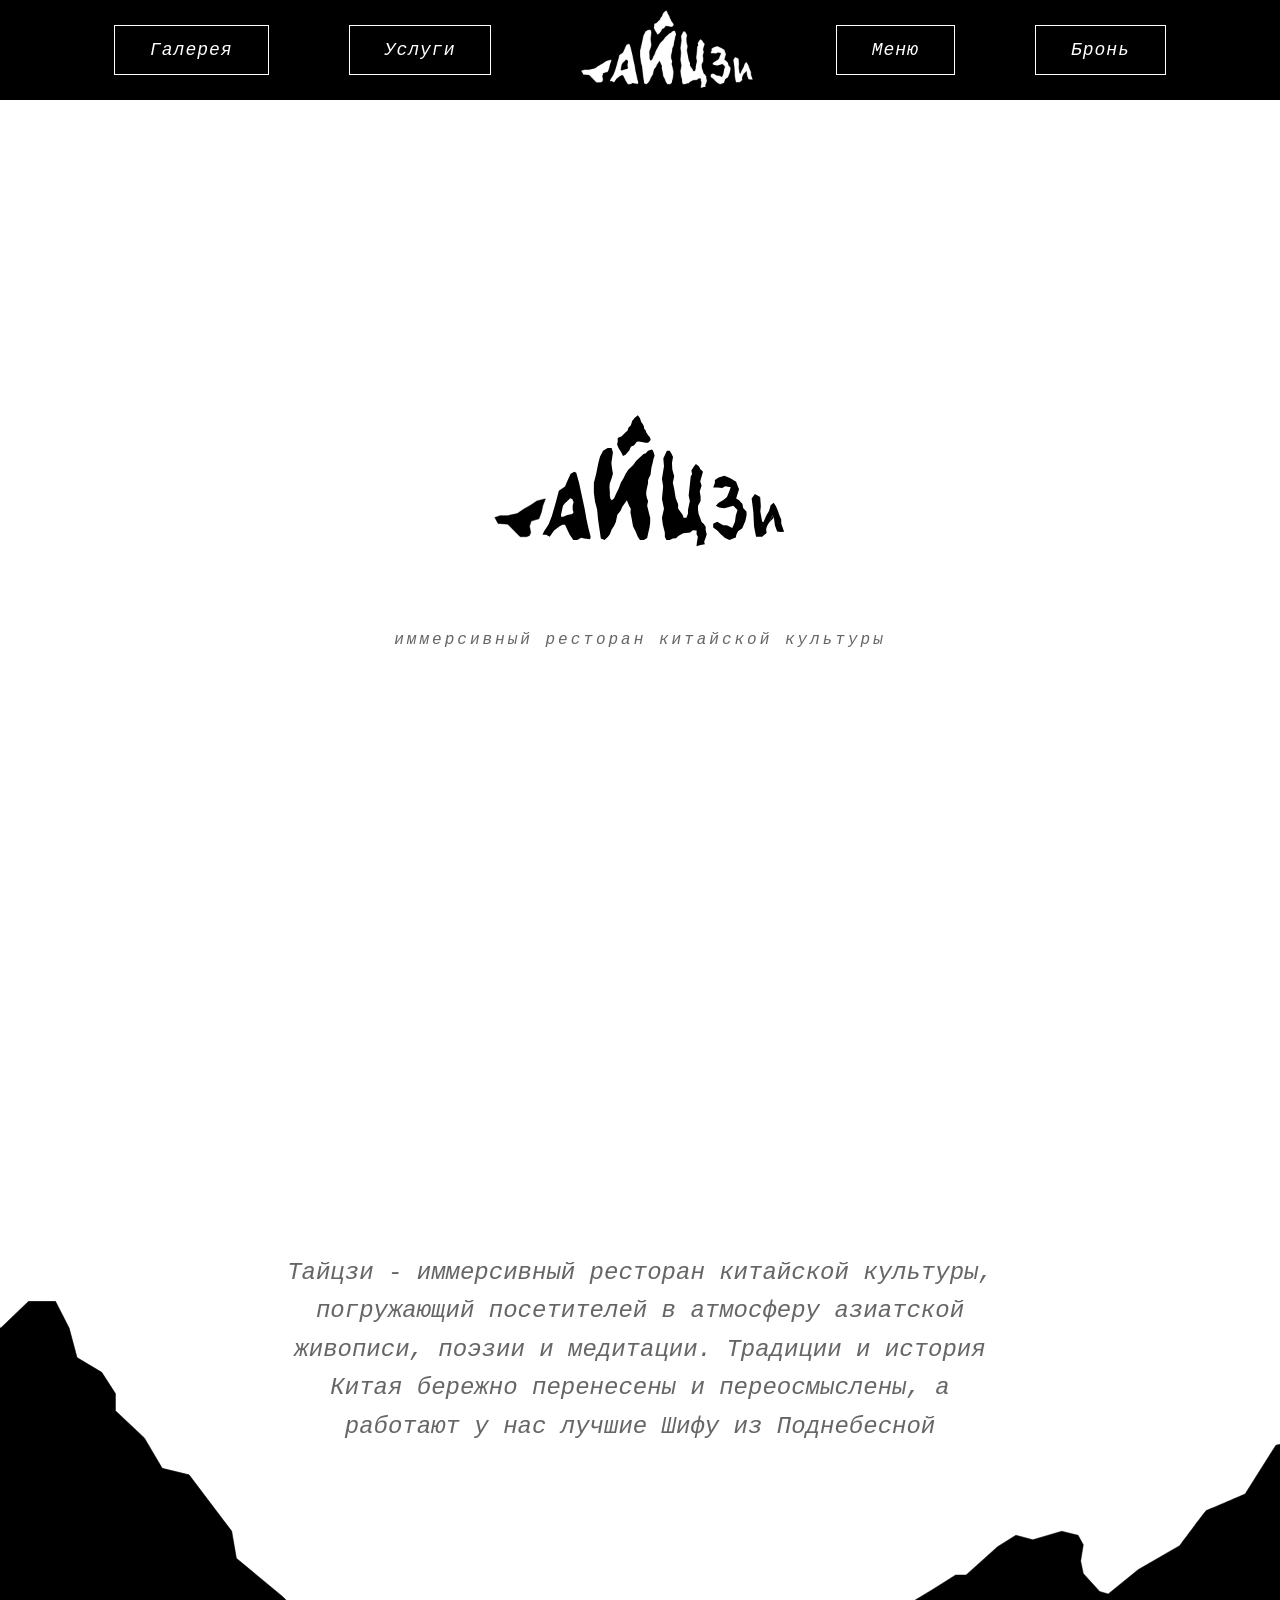
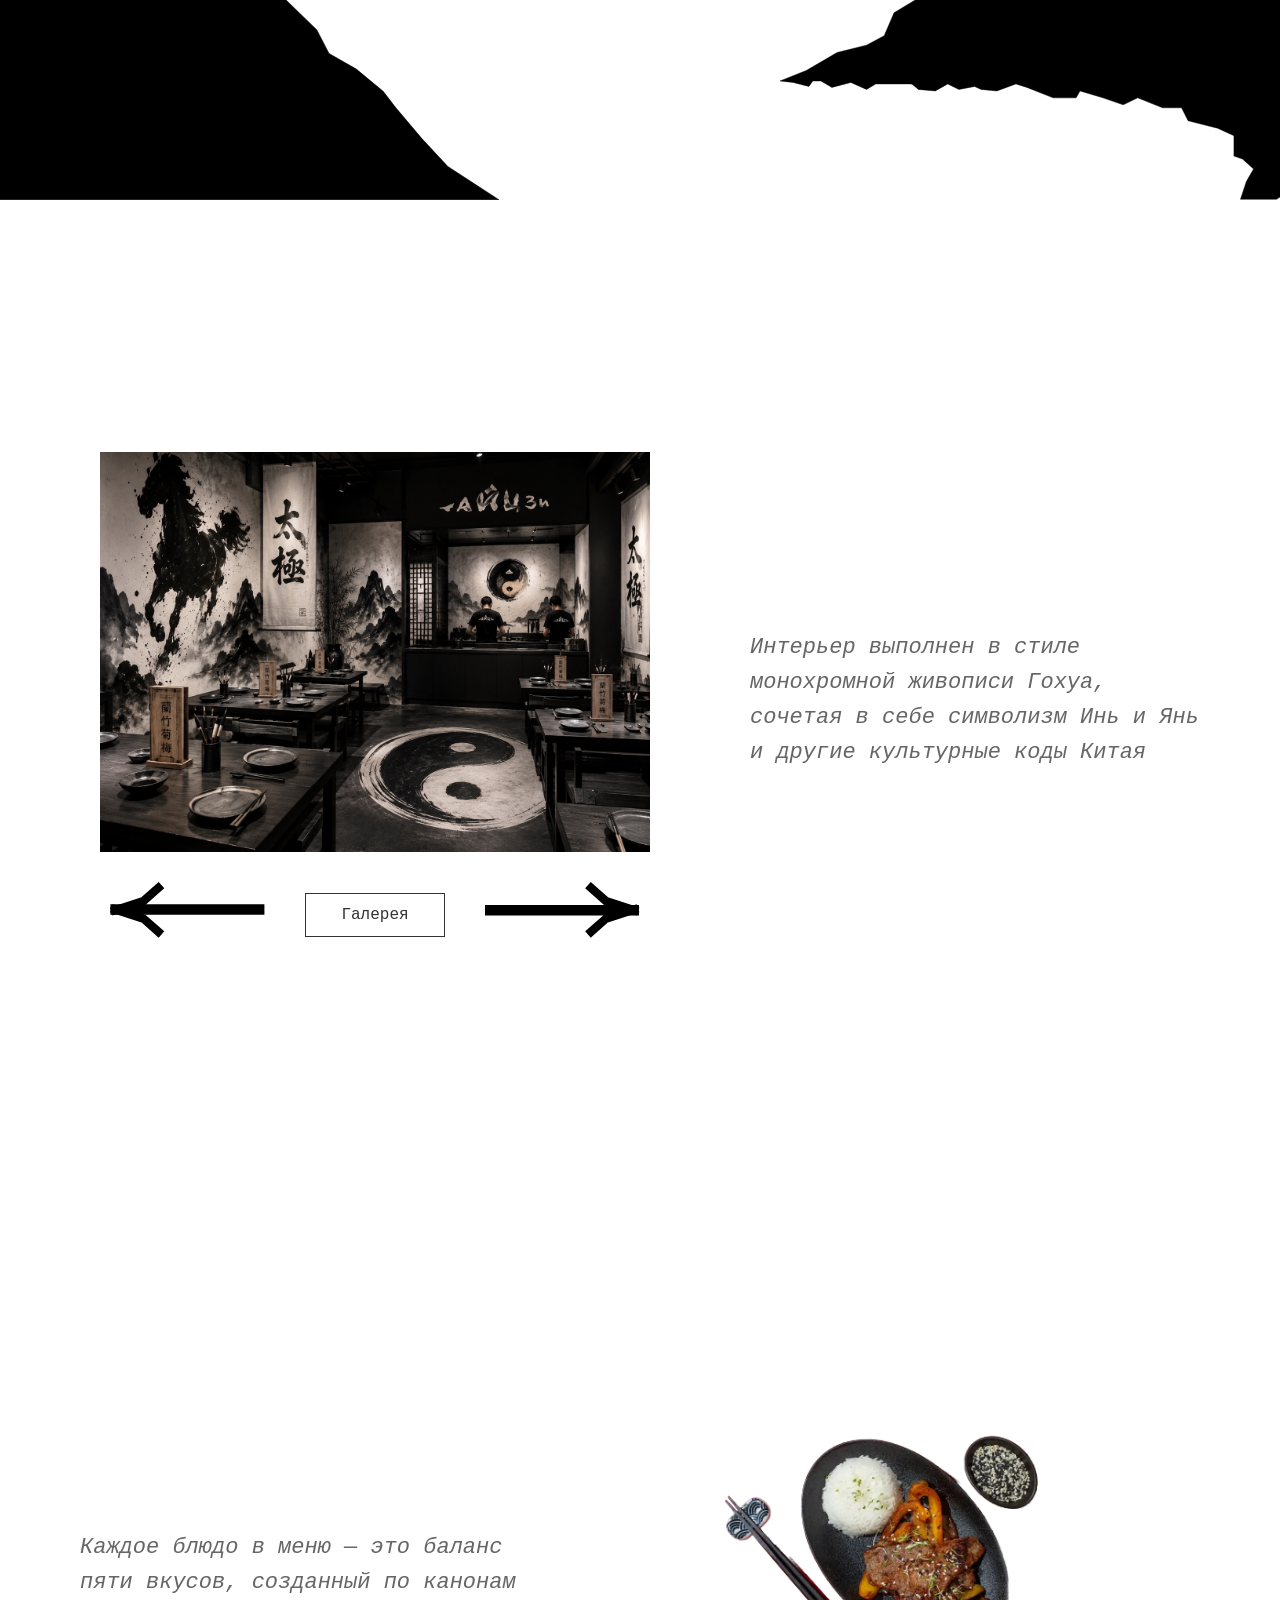
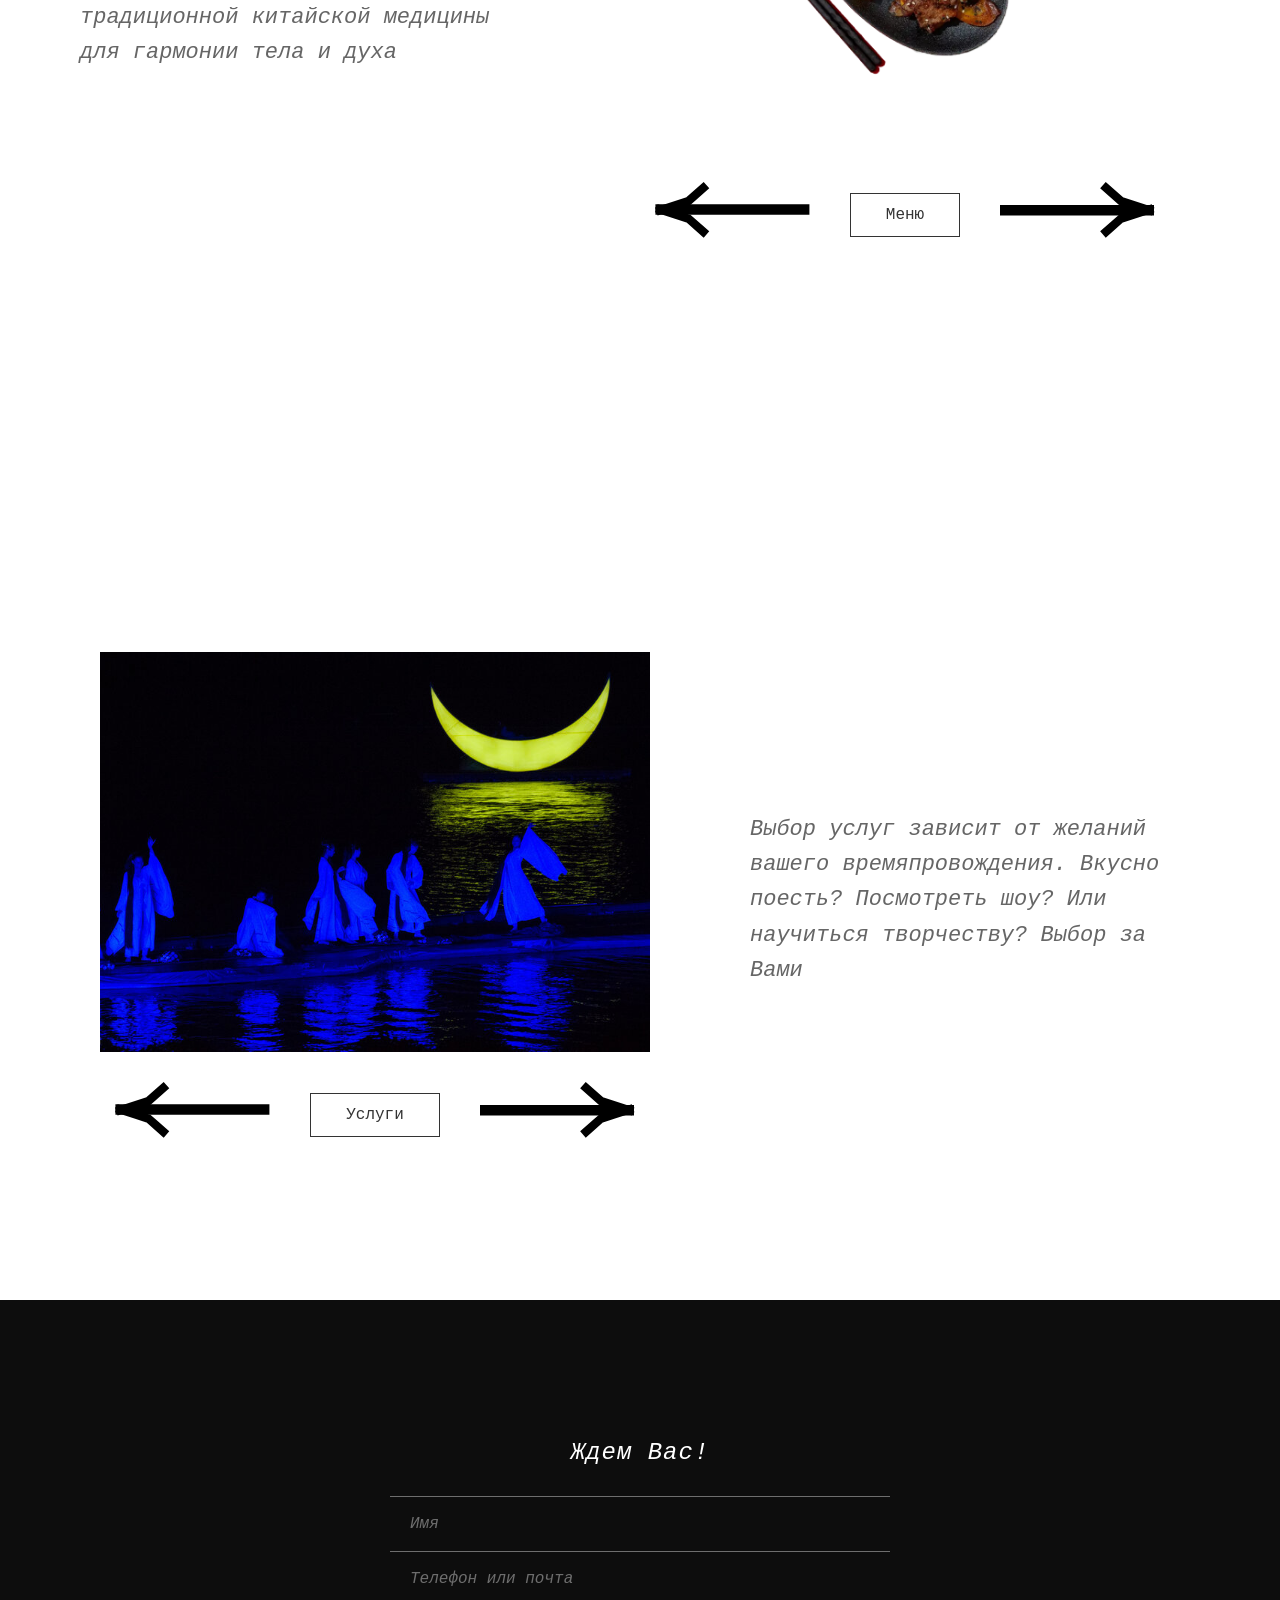
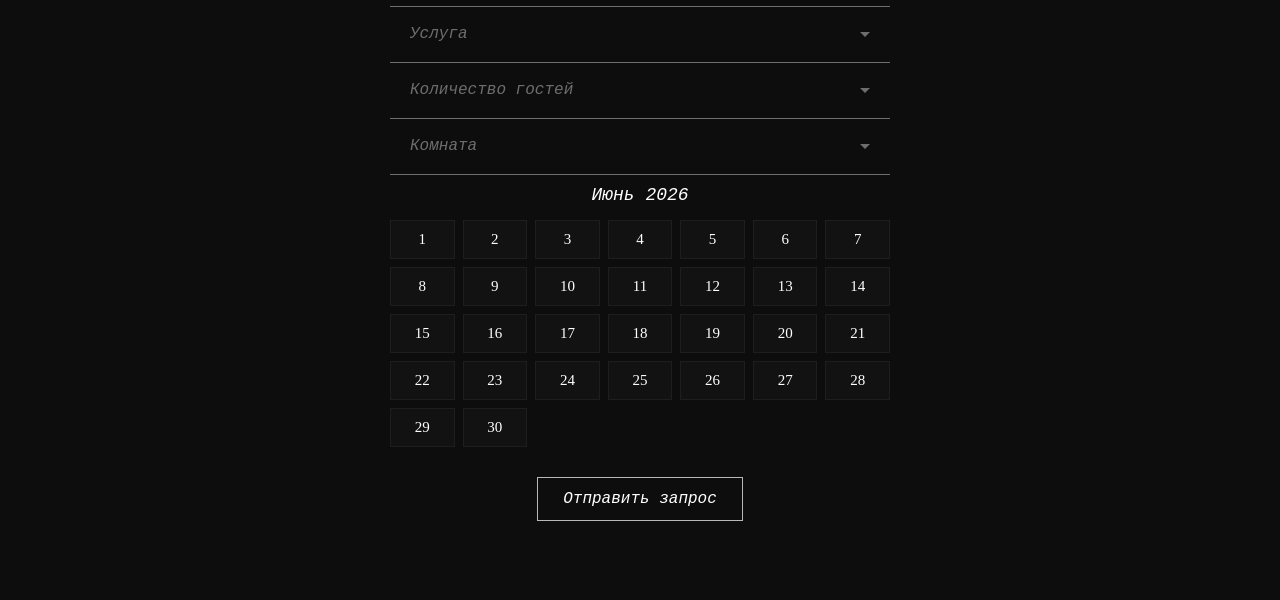
==== index.html @ 5aa23fd8 "Add files via upload" ====
<!doctype html>
<html lang="en">
  <head>
    <meta charset="UTF-8" />
    <meta name="viewport" content="width=device-width, initial-scale=1.0" />
    <title>Document</title>
    <link rel="stylesheet" href="style.css" />
  </head>

  <body>
    <header class="main-header">
      <nav class="header-nav">
        <div class="nav-group">
          <a href="#gallery" class="nav-btn"> Галерея </a>
          <a href="#services" class="nav-btn"> Услуги </a>
        </div>

        <a href="#top">
          <img src="Без имени-kjjju.png" alt="ТАЙЦЗИ" class="header-logo" />
        </a>

        <div class="nav-group">
          <a href="#menu" class="nav-btn"> Меню </a>
          <a href="#booking" class="nav-btn"> Бронь </a>
        </div>
      </nav>
    </header>

    <div class="welcome-screen" id="top">
      <div class="welcome-center">
        <img src="Безымянный-3.svg" alt="ТАЙЦЗИ" class="main-logo" />
        <p class="main-subtitle">иммерсивный ресторан китайской культуры</p>
      </div>
    </div>

    <section class="about-section">
      <div class="about-container">
        <p class="about-text">
          Тайцзи - иммерсивный ресторан китайской культуры, погружающий
          посетителей в атмосферу азиатской живописи, поэзии и медитации.
          Традиции и история Китая бережно перенесены и переосмыслены, а
          работают у нас лучшие Шифу из Поднебесной
        </p>
      </div>
      <img
        src="mountain-left.svg"
        alt="Левая гора"
        class="mountain-vector mountain-left"
      />
      <img
        src="mountain-right.svg"
        alt="Левая гора"
        class="mountain-vector mountain-right"
      />
    </section>

    <section class="gallery-section" id="gallery">
      <div class="gallery-inner-container">
        <div class="gallery-left-block">
          <div class="gallery-img-wrapper">
            <img
              src="main.jpg"
              alt="Интерьер ресторана Тайцзи"
              class="gallery-main-img active"
            />
            <img
              src="second.jpg"
              alt="Интерьер ресторана Тайцзи 2"
              class="gallery-main-img"
            />
          </div>

          <div class="gallery-controls">
            <button class="gallery-arrow arrow-left">
              <img src="arrow-left.svg" alt="Назад" />
            </button>
            <a href="gallery.html" class="gallery-btn">Галерея</a>
            <button class="gallery-arrow arrow-right">
              <img src="arrow-right.svg" alt="Вперед" />
            </button>
          </div>
        </div>

        <div class="gallery-right-block">
          <p class="gallery-text">
            Интерьер выполнен в стиле монохромной живописи Гохуа, сочетая в себе
            символизм Инь и Янь и другие культурные коды Китая
          </p>
        </div>
      </div>
    </section>

    <section class="menu-section" id="menu">
      <div class="gallery-inner-container">
        <div class="gallery-right-block">
          <p class="gallery-text">
            Каждое блюдо в меню — это баланс пяти вкусов, созданный по канонам
            традиционной китайской медицины для гармонии тела и духа
          </p>
        </div>

        <div class="gallery-left-block">
          <div class="gallery-img-wrapper">
            <img src="dish1.png" alt="Блюдо 1" class="menu-main-img active" />
            <img src="dish2.png" alt="Блюдо 2" class="menu-main-img" />
            <img src="dish3.png" alt="Блюдо 3" class="menu-main-img" />
          </div>

          <div class="gallery-controls">
            <button class="gallery-arrow menu-prev-btn">
              <img src="arrow-left.svg" alt="Назад" />
            </button>
            <a href="menu.html" class="gallery-btn">Меню</a>
            <button class="gallery-arrow menu-next-btn">
              <img src="arrow-right.svg" alt="Вперед" />
            </button>
          </div>
        </div>
      </div>
    </section>

    <section class="services-section" id="services">
      <div class="gallery-inner-container">
        <div class="gallery-left-block">
          <div class="gallery-img-wrapper services-img-wrapper">
            <img
              src="services1.jpg"
              alt="Услуга 1"
              class="services-main-img active"
            />
            <img src="services2.jpg" alt="Услуга 2" class="services-main-img" />
            <img src="services3.jpg" alt="Услуга 3" class="services-main-img" />
          </div>

          <div class="gallery-controls">
            <button class="gallery-arrow services-prev-btn">
              <img src="arrow-left.svg" alt="Назад" />
            </button>
            <a href="services.html" class="gallery-btn">Услуги</a>
            <button class="gallery-arrow services-next-btn">
              <img src="arrow-right.svg" alt="Вперед" />
            </button>
          </div>
        </div>

        <div class="gallery-right-block">
          <p class="gallery-text">
            Выбор услуг зависит от желаний вашего времяпровождения. Вкусно
            поесть? Посмотреть шоу? Или научиться творчеству? Выбор за Вами
          </p>
        </div>
      </div>
    </section>

    <section class="booking-section" id="booking">
      <div class="booking-container">
        <h2 class="booking-title">Ждем Вас!</h2>

        <form class="booking-form" id="bookingform">
          <div class="form-row first-row">
            <input
              type="text"
              name="username"
              placeholder="Имя"
              required
              class="booking-input"
            />
          </div>

          <div class="form-row">
            <input
              type="text"
              name="contact"
              placeholder="Телефон или почта"
              required
              class="booking-input"
            />
          </div>

          <div class="form-row">
            <select name="service" required class="booking-select">
              <option value="" disabled selected hidden>Услуга</option>
              <option value="dinner">Ужин</option>
              <option value="master-class">Мастер-класс</option>
              <option value="master-class">Представление</option>
            </select>
          </div>

          <div class="form-row">
            <select name="guests" required class="booking-select">
              <option value="" disabled selected hidden>
                Количество гостей
              </option>
              <option value="1">1 гость</option>
              <option value="2">2 гостей</option>
              <option value="3">3 гостей</option>
              <option value="4">4 гостя</option>
              <option value="5">5 гостей</option>
              <option value="6">6+ гостей</option>
            </select>
          </div>

          <div class="form-row">
            <select name="room" required class="booking-select">
              <option value="" disabled selected hidden>Комната</option>
              <option value="room1">Комната 1</option>
              <option value="room2">Комната 2</option>
              <option value="room3">Комната 3</option>
            </select>
          </div>

          <div class="booking-calendar-wrapper">
            <input type="hidden" id="selectedDate" name="date" required />
            <input type="hidden" id="selectedTime" name="time" required />

            <div
              class="calendar-header"
              style="
                text-align: center;
                color: #ffffff;
                font-family: &quot;Iosevka Sharon&quot;, monospace;
                font-size: 18px;
                font-style: italic;
                margin-top: 40px;
                margin-bottom: 15px;
              "
            >
              Июнь 2026
            </div>

            <div class="calendar-days" id="calendarDays"></div>

            <div class="time-slots-container" id="timeSlotsContainer">
              <p class="time-slots-title">Доступное время:</p>
              <div class="time-slots-grid">
                <button type="button" class="time-btn" data-time="18:00">
                  18:00
                </button>
                <button type="button" class="time-btn" data-time="19:30">
                  19:30
                </button>
                <button type="button" class="time-btn" data-time="21:00">
                  21:00
                </button>
              </div>
            </div>
          </div>

          <div style="text-align: center; width: 100%">
            <button type="submit" id="submitBtn">Отправить запрос</button>
          </div>
        </form>

        <div class="booking-success-message" id="successMessage">
          <div class="success-text-title">Запрос принят</div>
          <div class="success-text-desc">
            Наш сотрудник свяжется с Вами в ближайшее время для подтверждения
            брони
          </div>
        </div>
      </div>
    </section>

    <script src="script.js"></script>
  </body>
</html>
---- style.css ----
* {
  margin: 0;
  padding: 0;
  box-sizing: border-box;
}

html {
  scroll-behavior: smooth;
}

.welcome-screen {
  width: 100%;
  height: 100vh;
  background-color: #ffffff;
  position: relative;
  overflow: hidden;
}

.welcome-center {
  position: absolute;
  top: 50%;
  left: 50%;
  transform: translate(-50%, -50%);
  text-align: center;
  width: 100%;
  max-width: 600px;
}

.main-logo {
  display: block;
  max-width: 500px;
  height: 500px;
  margin: 0 auto;
}

.main-subtitle {
  font-family: "Iosevka Charon", monospace;
  font-size: 16px;
  font-weight: 250;
  font-style: italic;
  letter-spacing: 3px;
  color: #666666;
  display: block;
  margin-top: -120px;
}

.main-header {
  position: fixed;
  top: 0;
  left: 0;
  width: 100%;
  background-color: black;
  height: 100px;
  z-index: 100;
  display: flex;
  justify-content: center;
}

.header-nav {
  display: flex;
  justify-content: space-between;
  align-items: center;
  width: 90%;
  max-width: 1600px;
  margin: 0 auto;
  height: 100%;
  padding: 0 50px;
}

.nav-group {
  display: flex;
  gap: 80px;
}

.nav-btn {
  color: #ffffff;
  text-decoration: none;
  font-family: "Iosevka Charon", monospace;
  font-size: 18px;
  font-style: italic;
  font-weight: 250;
  letter-spacing: 1px;
  border: 1px solid white;
  padding: 14px 35px;
  display: inline-block;
  background: transparent;
  transition: all 0.3s ease;
}

.nav-btn:hover {
  background-color: #ffffff;
  color: #333333;
}

.header-logo {
  display: block;
  width: 200px;
  height: auto;
  margin: 0 auto;
  transform: translateY(20px);
  cursor: pointer;
}

.about-section {
  width: 100%;
  height: 100vh;
  position: relative;
  display: flex;
  justify-content: center;
  align-items: center;
  overflow: hidden;
  box-sizing: border-box;
}

.about-container {
  max-width: 800px;
  padding: 0 40px;
  text-align: center;
  z-index: 2;
}

.about-text {
  font-family: "Iosevka Charon", monospace;
  font-size: 24px;
  font-style: italic;
  font-weight: 250;
  color: #666666;
  line-height: 1.6;
  text-align: center;
}

.mountain-vector {
  position: absolute;
  bottom: 0;
  width: 500px;
  height: auto;
  z-index: 1;
  pointer-events: none;
}

.mountain-left {
  left: 0;
}

.mountain-right {
  right: 0;
}

/* ТРЕТИЙ ЭКРАН: Галерея */
.gallery-section {
  width: 100%;
  height: 100vh;
  background-color: #ffffff; /* Абсолютно белый фон */
  display: flex;
  justify-content: center;
  align-items: center;
  box-sizing: border-box;
  padding-top: 100px;
  overflow: hidden;
}

.gallery-inner-container {
  display: flex;
  width: 100%;
  max-width: 1200px;
  padding: 0 40px;
  justify-content: space-between;
  align-items: center;
  gap: 80px;
}

.gallery-left-block {
  flex: 1;
  display: flex;
  flex-direction: column;
  align-items: center;
  gap: 30px;
}

.gallery-img-wrapper {
  width: 100%;
  max-width: 550px;
  height: 400px;
  overflow: hidden;
  position: relative;
}

.gallery-img-wrapper .gallery-main-img {
  display: none;
  width: 100%;
  height: 100%;
  object-fit: cover;
}

.gallery-img-wrapper .gallery-main-img.active {
  display: block;
}

.gallery-controls {
  display: flex;
  align-items: center;
  gap: 40px;
}

.gallery-arrow {
  font-family: "Iosevka Sharon", monospace;
  font-size: 32px;
  color: #333333;
  background: none;
  border: none;
  cursor: pointer;
  user-select: none;
  transition: transform 0.2s;
}

.gallery-btn {
  display: inline-block;
  padding: 12px 35px;
  border: 1px solid #333333;
  font-family: "Iosevka Sharon", monospace;
  font-size: 16px;
  color: #333333;
  text-decoration: none;
  background: transparent;
  transition: all 0.3s ease;
}

.gallery-btn:hover {
  background-color: #333333;
  color: #ffffff;
}

.gallery-right-block {
  flex: 1;
  max-width: 450px;
}

.gallery-text {
  font-family: "Iosevka Sharon", monospace;
  font-size: 22px;
  font-style: italic;
  font-weight: 250;
  color: #666666;
  line-height: 1.6;
  text-align: left;
}

.menu-section {
  width: 100%;
  height: 100vh;
  background-color: #ffffff;
  display: flex;
  justify-content: center;
  align-items: center;
  box-sizing: border-box;
  padding-top: 100px;
  overflow: hidden;
}

.menu-section .gallery-img-wrapper {
  background: transparent;
  box-shadow: none;
}

.gallery-img-wrapper .menu-main-img {
  display: none;
  width: 100%;
  height: 100%;
  object-fit: contain;
}

.gallery-img-wrapper .menu-main-img.active {
  display: block;
}

/* ПЯТЫЙ ЭКРАН: Услуги */
.services-section {
  width: 100%;
  height: 100vh;
  background-color: #ffffff;
  display: flex;
  justify-content: center;
  align-items: center;
  box-sizing: border-box;
  padding-top: 100px;
  overflow: hidden;
}

.services-img-wrapper {
  box-shadow: none !important;
}

.gallery-img-wrapper .services-main-img {
  display: none;
  width: 100%;
  height: 100%;
  object-fit: cover;
}

.gallery-img-wrapper .services-main-img.active {
  display: block;
}

/* ШЕСТОЙ ЭКРАН: Бронирование и Календарь */
.booking-section {
  width: 100%;
  min-height: 100vh;
  background-color: #0d0d0d;
  display: flex;
  justify-content: center;
  align-items: center;
  box-sizing: border-box;
  padding: 120px 20px 60px 20px;
}

.booking-container {
  width: 100%;
  max-width: 500px;
  text-align: center;
  position: relative;
}

.booking-title {
  font-family: "Iosevka Sharon", monospace;
  font-size: 24px;
  color: #ffffff;
  font-style: italic;
  font-weight: 250;
  margin-bottom: 30px;
  letter-spacing: 1px;
}

.form-row {
  width: 100%;
  box-sizing: border-box;
  border-bottom: 1px solid rgba(255, 255, 255, 0.4);
}

.first-row {
  border-top: 1px solid rgba(255, 255, 255, 0.4);
}

.booking-input,
.booking-select {
  width: 100%;
  padding: 18px 20px;
  background: transparent;
  border: none;
  outline: none;
  font-family: "Iosevka Sharon", monospace;
  font-size: 16px;
  font-style: italic;
  font-weight: 250;
  box-sizing: border-box;
  -webkit-appearance: none;
  -moz-appearance: none;
  appearance: none;
}

.booking-input {
  color: #ffffff;
}

.booking-input::placeholder {
  color: rgba(255, 255, 255, 0.4);
}

.booking-select {
  color: rgba(255, 255, 255, 0.4);
  background-image: url("data:image/svg+xml;utf8,<svg xmlns='http://www.w3.org/2000/svg' width='10' height='10' viewBox='0 0 10 10'><path d='M0 2 l5 5 l5 -5 z' fill='rgba(255,255,255,0.4)'/></svg>");
  background-repeat: no-repeat;
  background-position: right 20px center;
  cursor: pointer;
}

.booking-select:focus,
.booking-select:valid {
  color: #ffffff;
}

.booking-select option {
  background-color: #1a1a1a;
  color: #ffffff;
}

.booking-success-message {
  display: none;
  text-align: center !important;

  margin: 60px auto !important;
  padding: 40px 30px !important;
  max-width: 500px !important;

  border: 1px solid rgba(255, 255, 255, 0.2) !important;
  background-color: rgba(255, 255, 255, 0.02) !important;

  animation: fadeInSuccess 0.5s ease forwards;
}

.success-text-title {
  color: #ffffff !important;
  font-family: "Iosevka Sharon", monospace !important;
  font-size: 22px !important;
  font-style: italic !important;
  font-weight: bold !important;
  margin-bottom: 15px !important;
}

.booking-success-message div,
.booking-success-message .success-text-desk {
  color: #ffffff !important;
  font-family: "Iosevka Sharon", monospace !important;
  font-size: 16px !important;
  font-style: italic !important;
  line-height: 1.5 !important;
  margin: 0 !important;
}

@keyframes fadeInSuccess {
  from {
    opacity: 0;
    transform: translateY(10px);
  }
  to {
    opacity: 1;
    transform: translateY(0);
  }
}

.calendar-days {
  display: grid !important;
  grid-template-columns: repeat(7, 1fr) !important;
  gap: 8px !important;
  text-align: center !important;
  margin-top: 15px !important;
}

.calendar-day {
  color: #ffffff !important;
  background-color: rgba(255, 255, 255, 0.02) !important;
  padding: 10px 0 !important;
  cursor: pointer !important;
  font-size: 15px !important;
  transition: all 0.2s ease !important;
  border: 1px solid rgba(255, 255, 255, 0.05) !important;
}

.calendar-day:hover {
  background-color: rgba(255, 255, 255, 0.12) !important;
  border-color: rgba(255, 255, 255, 0.3) !important;
}

.calendar-day.selected {
  background-color: #ffffff !important;
  color: #000000 !important;
  border-color: #ffffff !important;
  font-weight: bold !important;
}

.time-slots-container {
  display: none;
  margin-top: 25px !important;
  border-top: 1px solid rgba(255, 255, 255, 0.1) !important;
  padding-top: 20px !important;
}

.time-slots-title {
  color: rgba(255, 255, 255, 0.5) !important;
  font-size: 14px !important;
  font-style: italic !important;
  margin-bottom: 15px !important;
  text-align: left !important;
}

.time-slots-grid {
  display: flex !important;
  gap: 12px !important;
}

.time-btn {
  flex: 1 !important;
  background: transparent !important;
  border: 1px solid rgba(255, 255, 255, 0.2) !important;
  color: #ffffff !important;
  padding: 12px 0 !important;
  font-family: "Iosevka Sharon", monospace !important;
  font-size: 14px !important;
  cursor: pointer !important;
  transition: all 0.3s ease !important;
}

.time-btn:hover {
  border-color: #ffffff !important;
  background-color: rgba(255, 255, 255, 0.05) !important;
}

.time-btn.selected {
  background-color: #ffffff !important;
  color: #000000 !important;
  border-color: #ffffff !important;
  font-weight: bold !important;
}

.booking-calendar-wrapper {
  margin-top: -30px !important;
}

button[type="submit"],
#submitBtn {
  display: inline-block !important;
  width: auto !important;
  min-width: 160px;
  background: transparent !important;

  border: 1px solid rgba(255, 255, 255, 0.7) !important;

  color: #ffffff !important;
  padding: 12px 25px !important;
  font-family: "Iosevka Sharon", monospace !important;
  font-size: 16px !important;
  font-style: italic !important;
  text-align: center !important;
  cursor: pointer !important;

  margin: 30px auto 0 auto !important;

  transition:
    background 0.3s ease,
    border-color 0.3s ease !important;
}

button[type="submit"]:hover,
#submitBtn:hover {
  border-color: #ffffff !important;
  background: rgba(255, 255, 255, 0.05) !important;
}

button[type="submit"]:hover,
#submitBtn:hover {
  border-color: #ffffff !important;
  background-color: #ffffff !important;
  color: #000000 !important;
}

html,
body {
  scroll-behavior: smooth !important;
  scroll-snap-type: y mandatory !important;
  height: 100vh !important;
  margin: 0;
  padding: 0;
}

body > section,
body > div {
  height: 100vh;
  scroll-snap-align: start !important;
  scroll-snap-stop: always !important;
  position: relative;
}

#booking {
  height: auto !important;
  min-height: 100vh !important;
  scroll-snap-align: start !important;
  scroll-margin-top: 0 !important;
}

.booking-container {
  padding-top: 10px !important;
  padding-bottom: 10px !important;
}

#bookingform {
  gap: 5px !important;
}

.gallery-container {
  max-width: 1200px;
  margin: 160px auto 60px auto;
  padding: 50px;
  padding-bottom: 100px;
}

.gallery-layout-grid {
  display: grid;
  grid-template-columns: repeat(3, 1fr);
  gap: 30px;
}

.gallery-view-img {
  width: 100%;
  aspect-ratio: 4 / 3;
  object-fit: cover;
  border: 1px solid rgba(255, 255, 255, 0.1);
  cursor: pointer;
  transition: transform 0.3s ease;
}

.gallery-view-img:hover {
  transform: scale(1.03);
}

.photo-viewer {
  display: none;
  position: fixed;
  z-index: 10000;
  left: 0;
  top: 0;
  width: 100%;
  height: 100%;
  background-color: rgba(0, 0, 0, 0.95);
  align-items: center;
  justify-content: center;
}

.viewer-img-content {
  max-width: 85%;
  max-height: 85vh;
  object-fit: contain;
}

.close-viewer {
  position: absolute;
  top: 30px;
  right: 40px;
  color: #ffffff;
  font-size: 45px;
  font-weight: bold;
  cursor: pointer;
}

.viewer-arrow {
  position: absolute;
  top: 50%;
  transform: translateY(-50%);
  background: none;
  border: none;
  color: #ffffff;
  font-size: 50px;
  padding: 20px;
  cursor: pointer;
  user-select: none;
}

.prev-arrow {
  left: 40px;
}
.next-arrow {
  right: 40px;
}

.menu-container {
  max-width: 1200px;
  margin: 180px auto 60px auto;
  padding: 0 20px;
}

.menu-categories-grid {
  display: grid;
  grid-template-columns: repeat(3, 1fr);
  border-top: 1px solid #333333;
  border-left: 1px solid #333333;
  margin-bottom: 40px;
}

.category-filter-btn {
  background: none;
  border-right: 1px solid #333333;
  border-bottom: 1px solid #333333;
  border-top: none;
  border-left: none;
  color: #333333;

  font-family: "Iosevka Sharon", monospace;
  font-size: 20px;
  font-style: italic;
  font-weight: 250;

  padding: 22px;
  cursor: pointer;
  transition: all 0.3s ease;
}

.category-filter-btn.active-filter {
  background-color: #333333;
  color: #ffffff;
}

.category-filter-btn:not(.active-filter):hover {
  background-color: #ffffff;
  color: #333333;
}

.menu-ranges-panel {
  display: flex;
  justify-content: space-between;
  gap: 60px;
  margin-bottom: 60px;
}

.range-control-group {
  display: flex;
  flex-direction: column;
  width: 50%;
}

.range-labels {
  display: flex;
  justify-content: space-between;

  font-family: "Iosevka Sharon", monospace;
  font-style: italic;
  font-weight: 250;
  font-size: 15px;

  color: #666666;
  margin-bottom: 10px;
}

.range-current {
  color: #333333;
}

.range-control-group input[type="range"] {
  -webkit-appearance: none;
  appearance: none;
  width: 100%;
  height: 3px;
  background: #cccccc;
  outline: none;
}

.range-control-group input[type="range"]::-webkit-slider-thumb {
  -webkit-appearance: none;
  appearance: none;
  width: 14px;
  height: 14px;
  border-radius: 50%;
  background: #333333;
  cursor: pointer;
  transition: transform 0.2s ease;
}

.range-control-group input[type="range"]::-webkit-slider-thumb:hover {
  transform: scale(1.2);
}

.menu-dishes-grid {
  display: grid;
  grid-template-columns: repeat(3, 1fr);
  gap: 50px 30px;
}

.dish-card {
  display: flex;
  flex-direction: column;
  align-items: center;
  text-align: center;
}

.dish-card-img {
  width: 100%;
  max-width: 220px;
  height: 200px;
  object-fit: contain;
  margin-bottom: 15px;
}

.dish-card-weight {
  font-family: "Iosevka Sharon", monospace;
  font-style: italic;
  font-weight: 250;
  font-size: 14px;
  color: #888888;
  margin: 0 0 5px 0;
}

.dish-card-title {
  font-family: "Iosevka Sharon", monospace;
  font-style: italic;
  font-weight: 250;
  font-size: 20px;
  color: #333333;
  margin: 0 0 15px 0;
}

.dish-card-price-box {
  font-family: "Iosevka Sharon", monospace;
  font-style: italic;
  font-weight: 250;
  font-size: 16px;
  color: #333333;

  border: 1px solid #333333;
  padding: 6px 30px;
}

.services-page-container {
  max-width: 1100px;
  margin-top: 180px;
  margin-left: auto;
  margin-right: auto;
  margin-bottom: 0;
  padding-bottom: 100px;
}

.services-list {
  display: flex;
  flex-direction: column;
  gap: 100px;
}

.service-card {
  display: flex;
  background: transparent;
  width: 100%;
}

.service-reverse {
  flex-direction: row-reverse;
}

.service-image-box {
  width: 50%;
  display: flex;
}

.service-img {
  width: 100%;
  height: 340px;
  object-fit: cover;
  display: block;
}

.service-info-box {
  width: 50%;
  padding: 0 50px;
  display: flex;
  flex-direction: column;
  justify-content: center;
}

.service-title {
  font-family: "Iosevka Sharon", monospace;
  font-style: italic;
  font-weight: 250;
  font-size: 28px;
  color: #333333;
  margin: 0 0 20px 0;
}

.service-desc {
  font-family: "Iosevka Sharon", monospace;
  font-style: italic;
  font-weight: 250;
  font-size: 18px;
  line-height: 1.6;
  color: #555555;
  margin: 0;
}
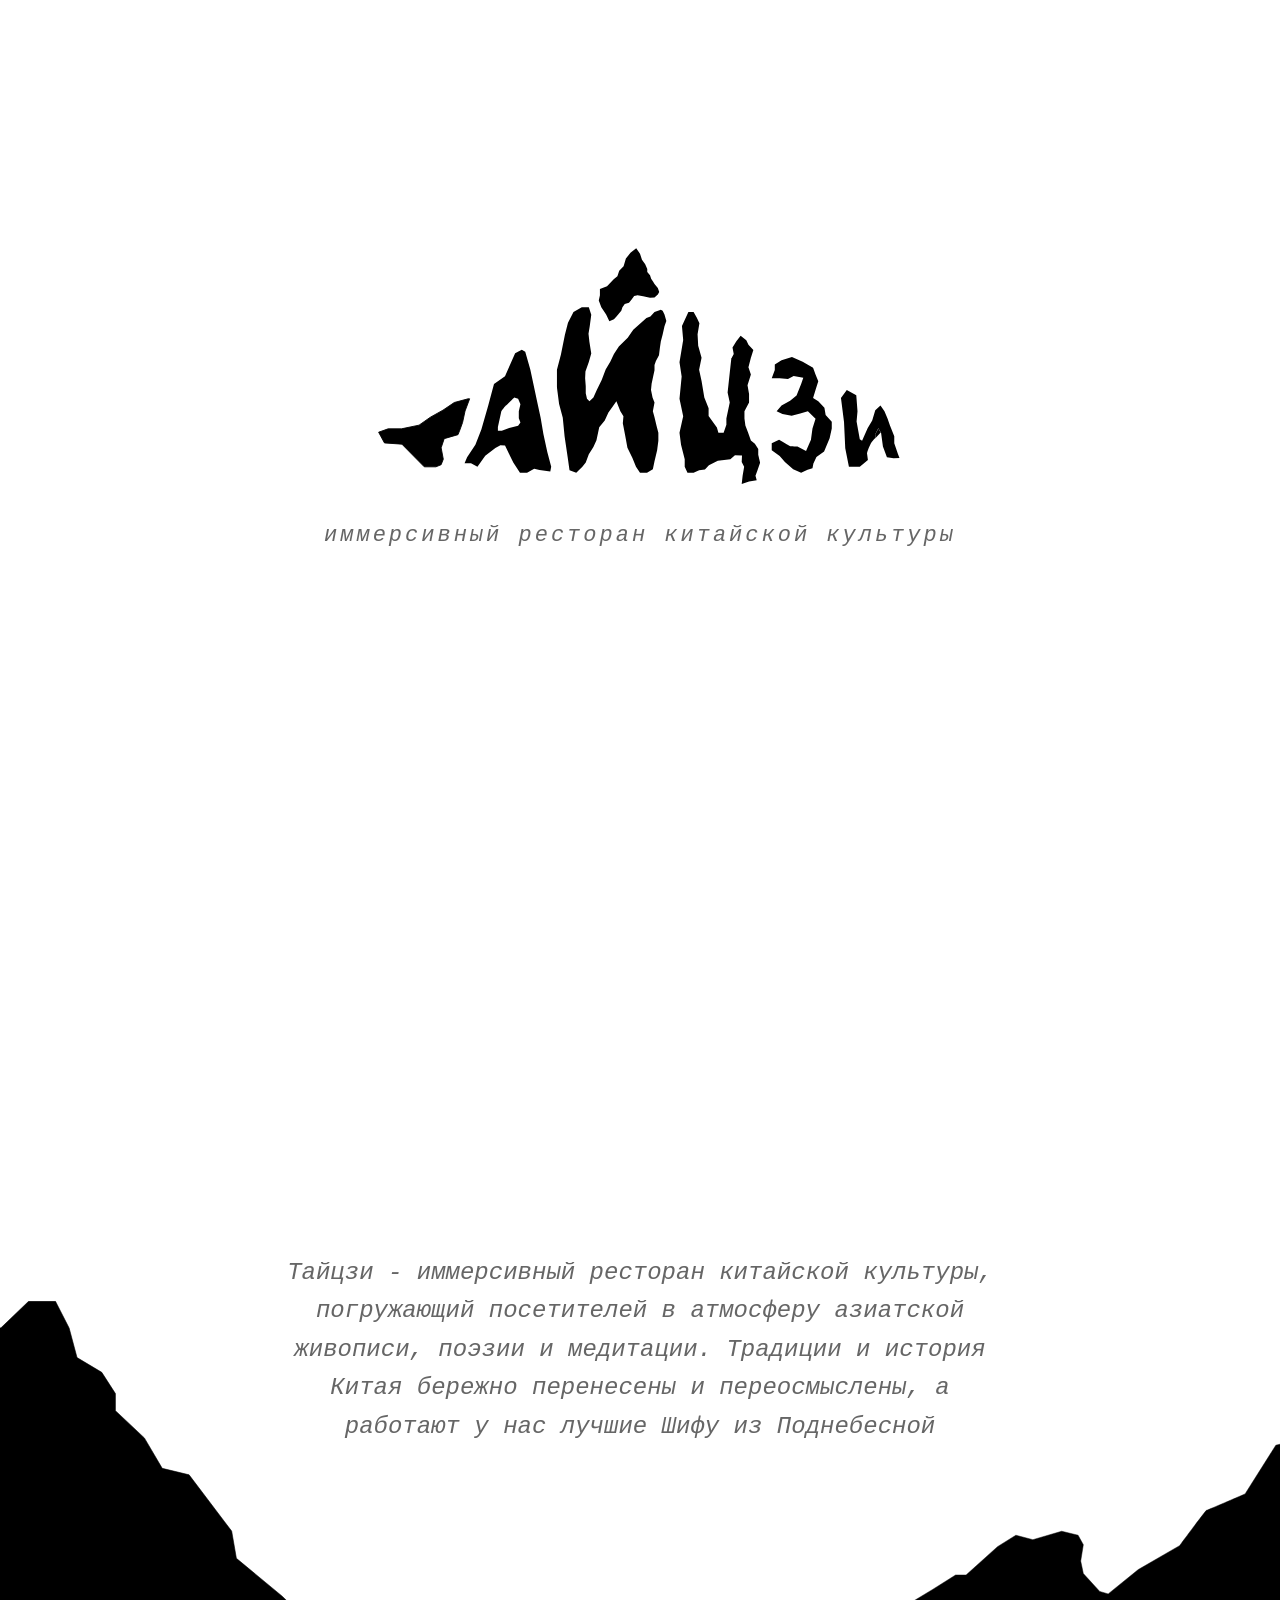
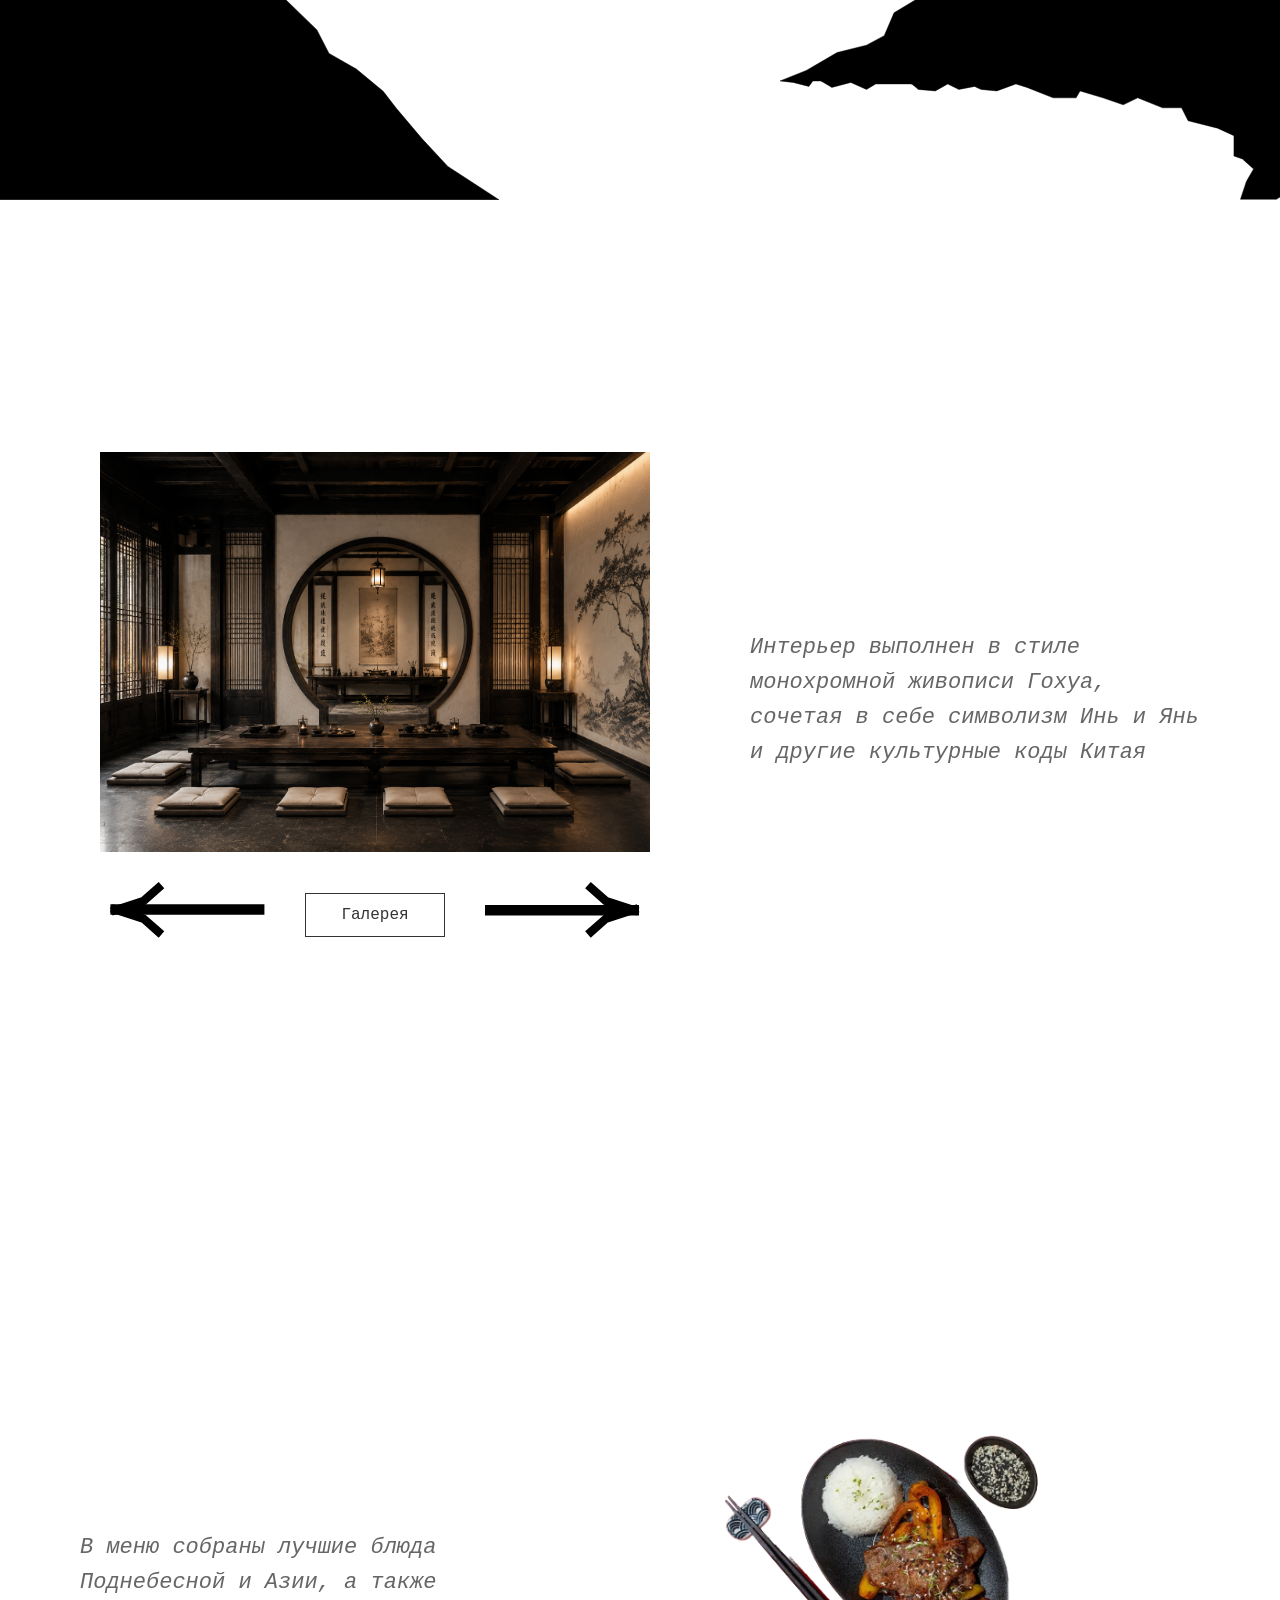
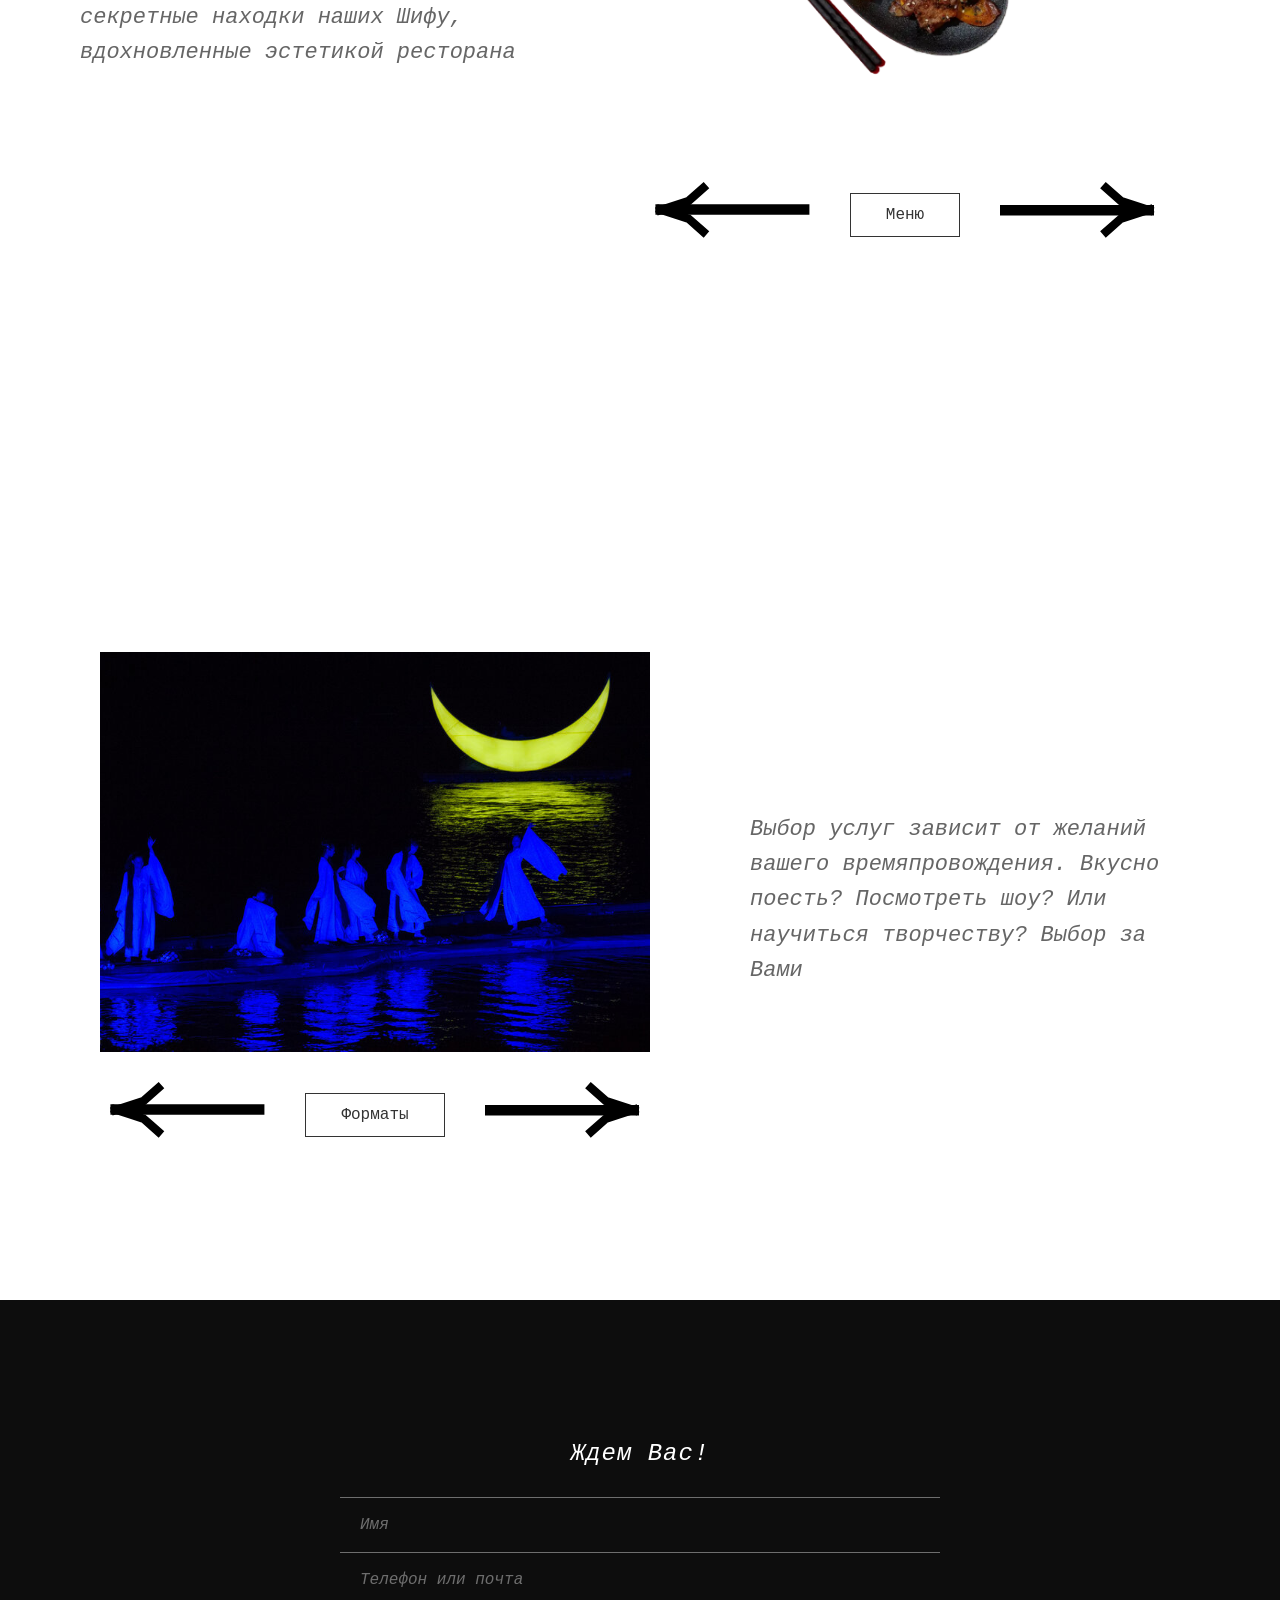
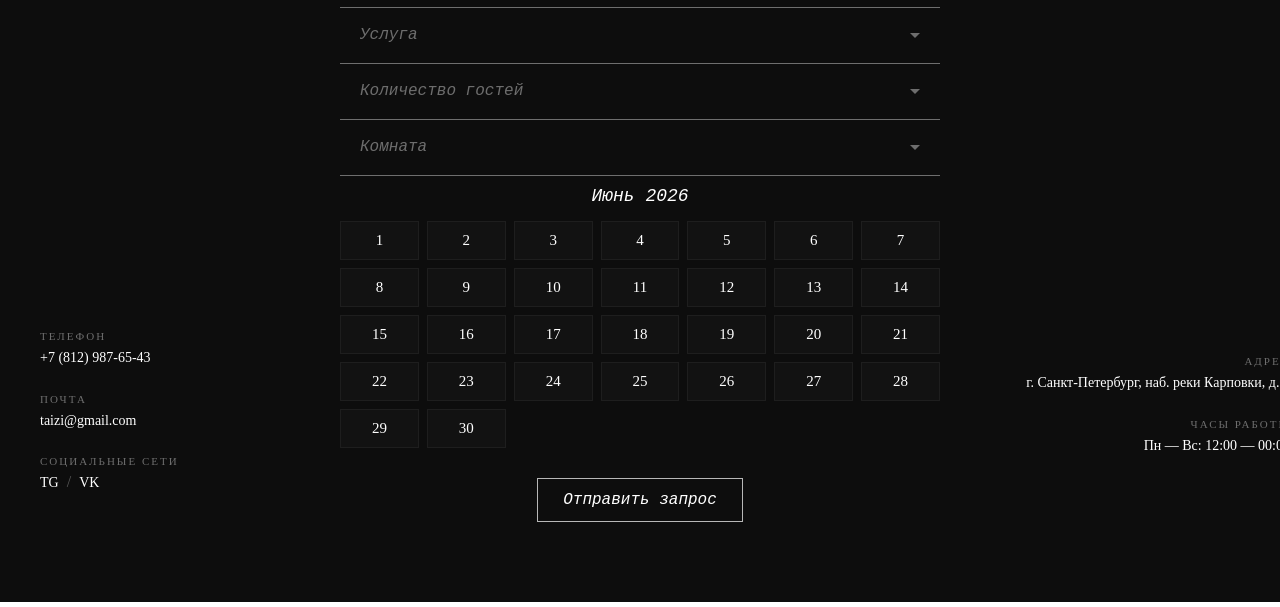
==== commit 860cd20c: "Add files via upload" ====
--- a/index.html
+++ b/index.html
@@ -8,11 +8,11 @@
   </head>
 
   <body>
-    <header class="main-header">
+    <header class="main-header home-header">
       <nav class="header-nav">
         <div class="nav-group">
           <a href="#gallery" class="nav-btn"> Галерея </a>
-          <a href="#services" class="nav-btn"> Услуги </a>
+          <a href="#services" class="nav-btn"> Форматы </a>
         </div>
 
         <a href="#top">
@@ -59,13 +59,23 @@
         <div class="gallery-left-block">
           <div class="gallery-img-wrapper">
             <img
-              src="main.jpg"
+              src="room2.png"
               alt="Интерьер ресторана Тайцзи"
               class="gallery-main-img active"
             />
             <img
               src="second.jpg"
               alt="Интерьер ресторана Тайцзи 2"
+              class="gallery-main-img"
+            />
+            <img
+              src="room3.png"
+              alt="Интерьер ресторана Тайцзи 3"
+              class="gallery-main-img"
+            />
+            <img
+              src="main.jpg"
+              alt="Интерьер ресторана Тайцзи 3"
               class="gallery-main-img"
             />
           </div>
@@ -94,8 +104,8 @@
       <div class="gallery-inner-container">
         <div class="gallery-right-block">
           <p class="gallery-text">
-            Каждое блюдо в меню — это баланс пяти вкусов, созданный по канонам
-            традиционной китайской медицины для гармонии тела и духа
+            В меню собраны лучшие блюда Поднебесной и Азии, а также секретные
+            находки наших Шифу, вдохновленные эстетикой ресторана
           </p>
         </div>
 
@@ -136,7 +146,7 @@
             <button class="gallery-arrow services-prev-btn">
               <img src="arrow-left.svg" alt="Назад" />
             </button>
-            <a href="services.html" class="gallery-btn">Услуги</a>
+            <a href="services.html" class="gallery-btn">Форматы</a>
             <button class="gallery-arrow services-next-btn">
               <img src="arrow-right.svg" alt="Вперед" />
             </button>
@@ -154,6 +164,44 @@
 
     <section class="booking-section" id="booking">
       <div class="booking-container">
+
+
+      <div class="booking-container">
+
+  <div class="booking-side-badge side-left-badge">
+    <div class="badge-item">
+      <span class="badge-label">Телефон</span>
+      <a href="tel:+78129876543" class="badge-value">+7 (812) 987-65-43</a>
+    </div>
+    <div class="badge-item">
+      <span class="badge-label">Почта</span>
+      <a href="mailto:taizi@gmail.com" class="badge-value">taizi@gmail.com</a>
+    </div>
+    <div class="badge-item">
+      <span class="badge-label">Социальные сети</span>
+      <div class="badge-links">
+        <a href="#" class="badge-link">TG</a>
+        <span class="badge-sep">/</span>
+        <a href="#" class="badge-link">VK</a>
+      </div>
+    </div>
+  </div>
+
+  <div class="booking-side-badge side-right-badge">
+    <div class="badge-item">
+      <span class="badge-label">Адрес</span>
+      <p class="badge-value">       г. Санкт-Петербург,
+наб. реки Карповки, д. 5</p>
+    </div>
+    <div class="badge-item">
+      <span class="badge-label">Часы работы</span>
+      <p class="badge-value">Пн — Вс: 12:00 — 00:00</p>
+    </div>
+  </div>
+
+  
+
+
         <h2 class="booking-title">Ждем Вас!</h2>
 
         <form class="booking-form" id="bookingform">
@@ -180,8 +228,11 @@
           <div class="form-row">
             <select name="service" required class="booking-select">
               <option value="" disabled selected hidden>Услуга</option>
+
               <option value="dinner">Ужин</option>
+
               <option value="master-class">Мастер-класс</option>
+
               <option value="master-class">Представление</option>
             </select>
           </div>
@@ -191,11 +242,17 @@
               <option value="" disabled selected hidden>
                 Количество гостей
               </option>
+
               <option value="1">1 гость</option>
+
               <option value="2">2 гостей</option>
+
               <option value="3">3 гостей</option>
+
               <option value="4">4 гостя</option>
+
               <option value="5">5 гостей</option>
+
               <option value="6">6+ гостей</option>
             </select>
           </div>
@@ -203,25 +260,35 @@
           <div class="form-row">
             <select name="room" required class="booking-select">
               <option value="" disabled selected hidden>Комната</option>
+
               <option value="room1">Комната 1</option>
+
               <option value="room2">Комната 2</option>
+
               <option value="room3">Комната 3</option>
             </select>
           </div>
 
           <div class="booking-calendar-wrapper">
             <input type="hidden" id="selectedDate" name="date" required />
+
             <input type="hidden" id="selectedTime" name="time" required />
 
             <div
               class="calendar-header"
               style="
                 text-align: center;
+
                 color: #ffffff;
+
                 font-family: &quot;Iosevka Sharon&quot;, monospace;
+
                 font-size: 18px;
+
                 font-style: italic;
+
                 margin-top: 40px;
+
                 margin-bottom: 15px;
               "
             >
@@ -232,13 +299,16 @@
 
             <div class="time-slots-container" id="timeSlotsContainer">
               <p class="time-slots-title">Доступное время:</p>
+
               <div class="time-slots-grid">
                 <button type="button" class="time-btn" data-time="18:00">
                   18:00
                 </button>
+
                 <button type="button" class="time-btn" data-time="19:30">
                   19:30
                 </button>
+
                 <button type="button" class="time-btn" data-time="21:00">
                   21:00
                 </button>
@@ -253,6 +323,7 @@
 
         <div class="booking-success-message" id="successMessage">
           <div class="success-text-title">Запрос принят</div>
+
           <div class="success-text-desc">
             Наш сотрудник свяжется с Вами в ближайшее время для подтверждения
             брони
--- a/style.css
+++ b/style.css
@@ -23,25 +23,32 @@
   transform: translate(-50%, -50%);
   text-align: center;
   width: 100%;
-  max-width: 600px;
+  max-width: 1000px;
 }
 
 .main-logo {
   display: block;
-  max-width: 500px;
-  height: 500px;
+  max-width: 900px;
+  height: auto;
   margin: 0 auto;
+  margin-top: -400px;
+  margin-bottom: -330px;
+  position: relative;
+  z-index: 1;
 }
 
 .main-subtitle {
   font-family: "Iosevka Charon", monospace;
-  font-size: 16px;
+  font-size: 22px;
   font-weight: 250;
   font-style: italic;
   letter-spacing: 3px;
   color: #666666;
   display: block;
-  margin-top: -120px;
+  text-align: center;
+  margin-top: 0;
+  position: relative;
+  z-index: 2;
 }
 
 .main-header {
@@ -54,6 +61,20 @@
   z-index: 100;
   display: flex;
   justify-content: center;
+
+  transition:
+    transform 0.4s ease,
+    opacity 0.4s ease;
+}
+
+.home-header {
+  transform: translateY(-100%);
+  opacity: 0;
+}
+
+.home-header.visible {
+  transform: translateY(0);
+  opacity: 1;
 }
 
 .header-nav {
@@ -315,7 +336,7 @@
 
 .booking-container {
   width: 100%;
-  max-width: 500px;
+  max-width: 600px;
   text-align: center;
   position: relative;
 }
@@ -859,3 +880,72 @@
   color: #555555;
   margin: 0;
 }
+
+/* 1. Делаем контейнер главным ориентиром для абсолютных блоков */
+.booking-container {
+  position: relative; /* Форма центрируется как обычно, но теперь внутри нее можно фиксировать элементы по бокам */
+}
+
+/* 2. Общие стили для левого и правого блоков */
+.booking-side-badge {
+  position: absolute;
+  /* Регулируй этот top, чтобы поднять или опустить блоки идеально под уровень полей ввода */
+  top: 140px;
+  display: flex;
+  flex-direction: column;
+  gap: 25px;
+  z-index: 10;
+}
+
+/* 3. Левый блок прижимаем к левому краю контейнера */
+.side-left-badge {
+  position: absolute;
+  top: 500px;
+  left: -300px;
+  text-align: left;
+}
+
+/* 4. Правый блок прижимаем к правому краю контейнера */
+.side-right-badge {
+  position: absolute;
+  top: 525px;
+  right: -350px;
+  text-align: right;
+}
+
+/* 5. Красивое минималистичное оформление текста */
+.badge-item {
+  display: flex;
+  flex-direction: column;
+  gap: 6px;
+}
+
+.badge-label {
+  font-size: 11px;
+  text-transform: uppercase;
+  letter-spacing: 2px;
+  color: #ffffff;
+  opacity: 0.4;
+}
+
+.badge-value,
+.badge-link {
+  font-size: 14px;
+  color: #ffffff;
+  text-decoration: none;
+  line-height: 1.4;
+}
+
+.badge-links {
+  display: flex;
+  gap: 8px;
+}
+
+.side-right-badge .badge-links {
+  justify-content: flex-end;
+}
+
+.badge-sep {
+  color: #ffffff;
+  opacity: 0.3;
+}
